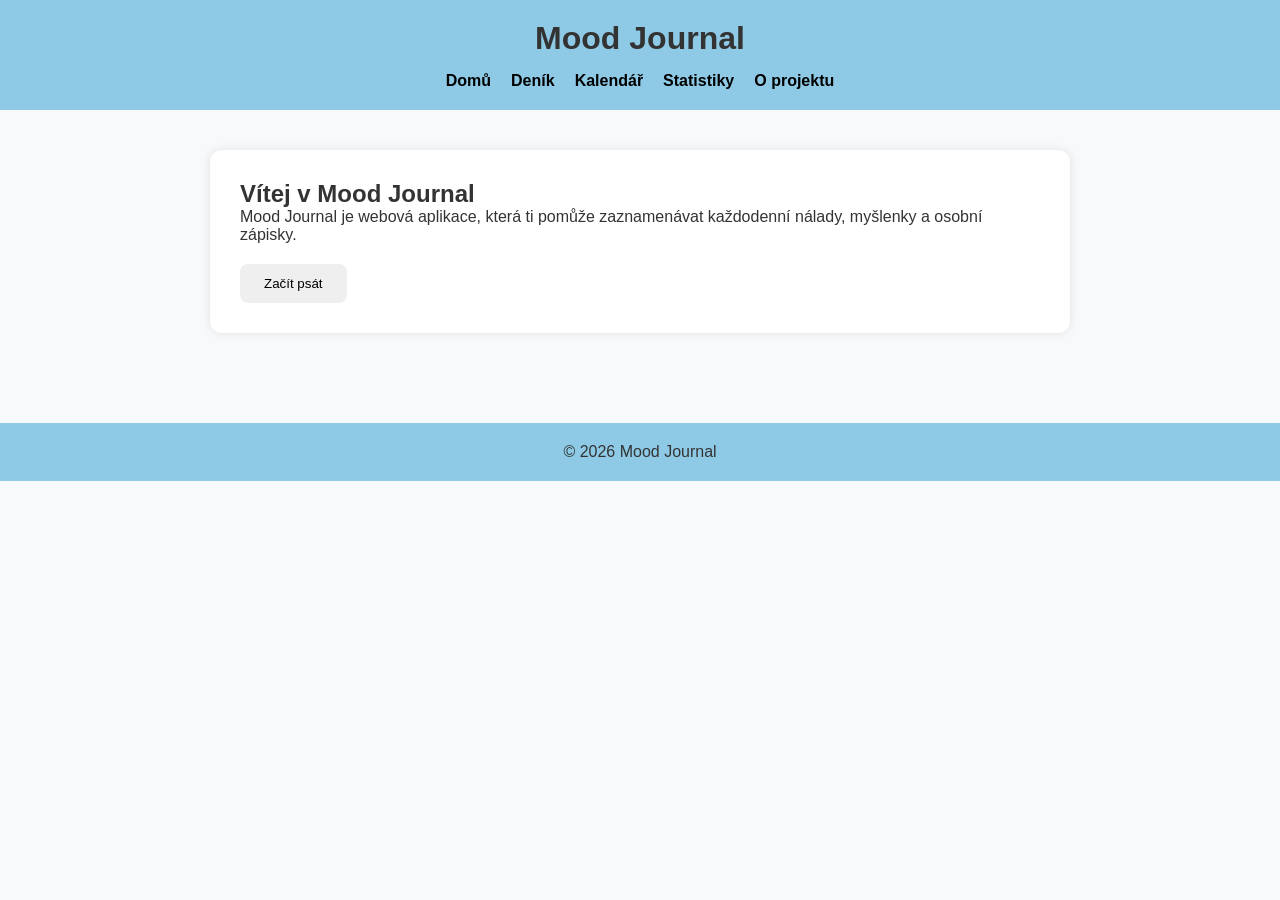
==== public/index.html @ 78370239 "mood-journal" ====
<!DOCTYPE html>
<html lang="cs">
<head>
    <meta charset="UTF-8">
    <meta name="viewport" content="width=device-width, initial-scale=1.0">
    <title>Mood Journal | Domů</title>

    <link id="theme-style" rel="stylesheet" href="css/style-light.css">
</head>

<body>

    <header>
        <h1>Mood Journal</h1>

        <nav>
            <ul>
                <li><a href="index.html">Domů</a></li>
                <li><a href="journal.html">Deník</a></li>
                <li><a href="calendar.html">Kalendář</a></li>
                <li><a href="statistics.html">Statistiky</a></li>
                <li><a href="about.html">O projektu</a></li>
            </ul>
        </nav>
    </header>

    <main>
        <section>
            <h2>Vítej v Mood Journal</h2>

            <p>
                Mood Journal je webová aplikace, která ti pomůže zaznamenávat
                každodenní nálady, myšlenky a osobní zápisky.
            </p>

            <a href="journal.html">
                <button>Začít psát</button>
            </a>
        </section>
    </main>

    <footer>
        <p>&copy; 2026 Mood Journal</p>
    </footer>

    <script type="module" src="js/app.js"></script>

</body>
</html>
---- public/css/style-light.css ----
*{
    margin:0;
    padding:0;
    box-sizing:border-box;
}

body{
    font-family:Arial, Helvetica, sans-serif;
    background:#f8f9fa;
    color:#333;
}

header{

    background:#8ecae6;

    padding:20px;
}

header h1{

    text-align:center;

    margin-bottom:15px;
}

nav ul{

    display:flex;

    justify-content:center;

    list-style:none;

    gap:20px;
}

nav a{

    text-decoration:none;

    color:black;

    font-weight:bold;
}

main{

    max-width:900px;

    margin:auto;

    padding:40px 20px;
}

section{

    background:white;

    padding:30px;

    border-radius:12px;

    box-shadow:0 0 10px rgba(0,0,0,.1);
}

button{

    margin-top:20px;

    padding:12px 24px;

    border:none;

    border-radius:8px;

    cursor:pointer;
}

footer{

    margin-top:50px;

    text-align:center;

    padding:20px;

    background:#8ecae6;
}
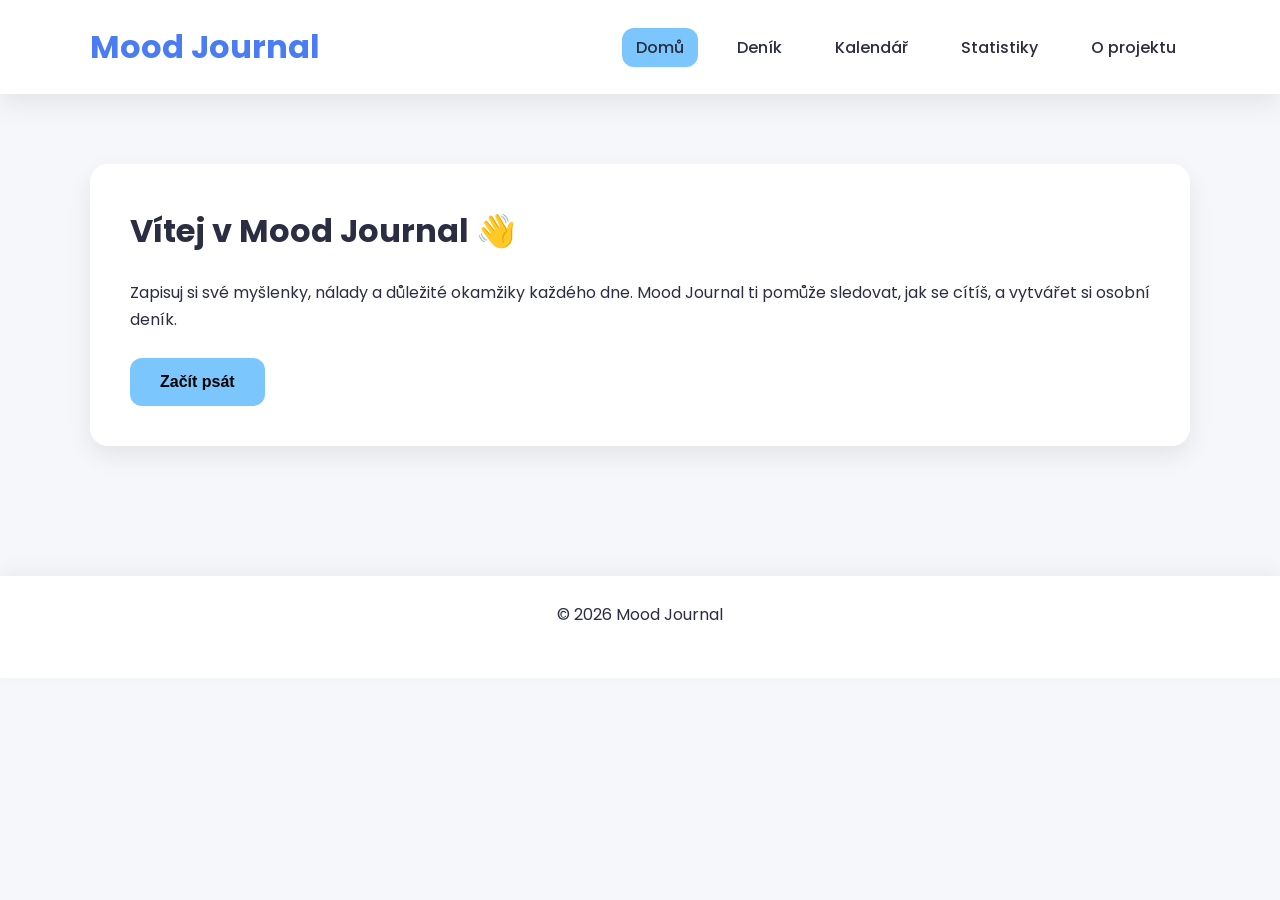
==== commit 341fd694: "html" ====
--- a/public/index.html
+++ b/public/index.html
@@ -3,47 +3,80 @@
 <head>
     <meta charset="UTF-8">
     <meta name="viewport" content="width=device-width, initial-scale=1.0">
+
     <title>Mood Journal | Domů</title>
+
+    <link rel="preconnect" href="https://fonts.googleapis.com">
+    <link rel="preconnect" href="https://fonts.gstatic.com" crossorigin>
+    <link href="https://fonts.googleapis.com/css2?family=Poppins:wght@300;400;500;600;700&display=swap" rel="stylesheet">
 
     <link id="theme-style" rel="stylesheet" href="css/style-light.css">
 </head>
 
 <body>
 
-    <header>
+<header class="site-header">
+
+    <div class="container">
+
         <h1>Mood Journal</h1>
 
         <nav>
-            <ul>
-                <li><a href="index.html">Domů</a></li>
+
+            <ul class="nav-menu">
+
+                <li><a class="active" href="index.html">Domů</a></li>
+
                 <li><a href="journal.html">Deník</a></li>
+
                 <li><a href="calendar.html">Kalendář</a></li>
+
                 <li><a href="statistics.html">Statistiky</a></li>
+
                 <li><a href="about.html">O projektu</a></li>
+
             </ul>
+
         </nav>
-    </header>
 
-    <main>
-        <section>
-            <h2>Vítej v Mood Journal</h2>
+    </div>
 
-            <p>
-                Mood Journal je webová aplikace, která ti pomůže zaznamenávat
-                každodenní nálady, myšlenky a osobní zápisky.
-            </p>
+</header>
 
-            <a href="journal.html">
-                <button>Začít psát</button>
-            </a>
-        </section>
-    </main>
+<main class="container">
 
-    <footer>
-        <p>&copy; 2026 Mood Journal</p>
-    </footer>
+<section>
 
-    <script type="module" src="js/app.js"></script>
+<h2>Vítej v Mood Journal 👋</h2>
+
+<p>
+
+Zapisuj si své myšlenky, nálady a důležité okamžiky každého dne.
+Mood Journal ti pomůže sledovat, jak se cítíš, a vytvářet si osobní deník.
+
+</p>
+
+<a href="journal.html">
+
+<button>Začít psát</button>
+
+</a>
+
+</section>
+
+</main>
+
+<footer class="site-footer">
+
+<div class="container">
+
+<p>&copy; 2026 Mood Journal</p>
+
+</div>
+
+</footer>
+
+<script type="module" src="js/app.js"></script>
 
 </body>
 </html>
--- a/public/css/style-light.css
+++ b/public/css/style-light.css
@@ -1,89 +1,235 @@
+:root{
+
+--background:#f5f7fb;
+
+--surface:#ffffff;
+
+--primary:#7cc6fe;
+
+--secondary:#b8f2e6;
+
+--text:#2b2d42;
+
+--shadow:0 10px 25px rgba(0,0,0,.08);
+
+--radius:18px;
+
+}
+
 *{
-    margin:0;
-    padding:0;
-    box-sizing:border-box;
+
+margin:0;
+
+padding:0;
+
+box-sizing:border-box;
+
 }
 
 body{
-    font-family:Arial, Helvetica, sans-serif;
-    background:#f8f9fa;
-    color:#333;
-}
-
-header{
-
-    background:#8ecae6;
-
-    padding:20px;
-}
-
-header h1{
-
-    text-align:center;
-
-    margin-bottom:15px;
-}
-
-nav ul{
-
-    display:flex;
-
-    justify-content:center;
-
-    list-style:none;
-
-    gap:20px;
-}
-
-nav a{
-
-    text-decoration:none;
-
-    color:black;
-
-    font-weight:bold;
+
+font-family:"Poppins",sans-serif;
+
+background:var(--background);
+
+color:var(--text);
+
+line-height:1.7;
+
+}
+
+.container{
+
+width:min(1100px,90%);
+
+margin:auto;
+
+}
+
+.site-header{
+
+background:var(--surface);
+
+box-shadow:var(--shadow);
+
+position:sticky;
+
+top:0;
+
+z-index:100;
+
+}
+
+.site-header .container{
+
+display:flex;
+
+justify-content:space-between;
+
+align-items:center;
+
+padding:20px 0;
+
+}
+
+.site-header h1{
+
+font-size:2rem;
+
+color:#4a7cf3;
+
+}
+
+.nav-menu{
+
+display:flex;
+
+gap:25px;
+
+list-style:none;
+
+}
+
+.nav-menu a{
+
+text-decoration:none;
+
+font-weight:500;
+
+color:var(--text);
+
+padding:8px 14px;
+
+border-radius:12px;
+
+transition:.3s;
+
+}
+
+.nav-menu a:hover{
+
+background:var(--primary);
+
+}
+
+.active{
+
+background:var(--primary);
+
 }
 
 main{
 
-    max-width:900px;
-
-    margin:auto;
-
-    padding:40px 20px;
+padding:70px 0;
+
 }
 
 section{
 
-    background:white;
-
-    padding:30px;
-
-    border-radius:12px;
-
-    box-shadow:0 0 10px rgba(0,0,0,.1);
+background:var(--surface);
+
+padding:40px;
+
+border-radius:var(--radius);
+
+box-shadow:var(--shadow);
+
+animation:fade .7s;
+
+}
+
+h2{
+
+margin-bottom:20px;
+
+font-size:2rem;
+
+}
+
+p{
+
+margin-bottom:25px;
+
 }
 
 button{
 
-    margin-top:20px;
-
-    padding:12px 24px;
-
-    border:none;
-
-    border-radius:8px;
-
-    cursor:pointer;
-}
-
-footer{
-
-    margin-top:50px;
-
-    text-align:center;
-
-    padding:20px;
-
-    background:#8ecae6;
+background:var(--primary);
+
+border:none;
+
+padding:15px 30px;
+
+font-size:1rem;
+
+font-weight:600;
+
+border-radius:12px;
+
+cursor:pointer;
+
+transition:.3s;
+
+}
+
+button:hover{
+
+transform:translateY(-3px);
+
+box-shadow:0 10px 20px rgba(0,0,0,.15);
+
+}
+
+.site-footer{
+
+margin-top:60px;
+
+background:var(--surface);
+
+padding:25px;
+
+box-shadow:0 -5px 20px rgba(0,0,0,.05);
+
+text-align:center;
+
+}
+
+@keyframes fade{
+
+from{
+
+opacity:0;
+
+transform:translateY(20px);
+
+}
+
+to{
+
+opacity:1;
+
+transform:translateY(0);
+
+}
+
+}
+
+@media(max-width:800px){
+
+.site-header .container{
+
+flex-direction:column;
+
+}
+
+.nav-menu{
+
+flex-wrap:wrap;
+
+justify-content:center;
+
+margin-top:20px;
+
+}
+
 }
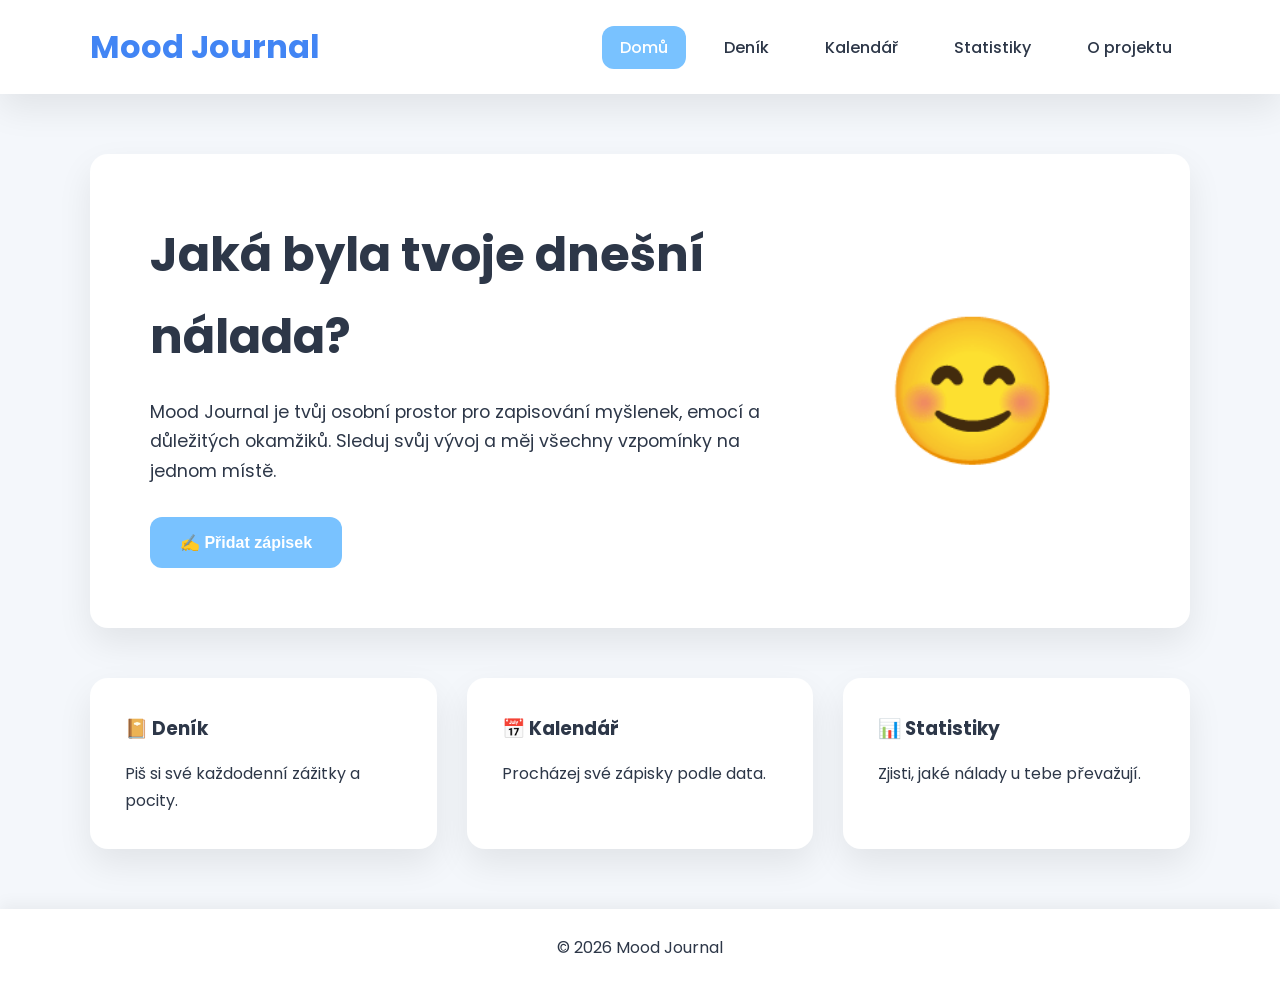
==== commit 0ae797f0: "html a css" ====
--- a/public/index.html
+++ b/public/index.html
@@ -1,66 +1,123 @@
 <!DOCTYPE html>
 <html lang="cs">
+
 <head>
+
     <meta charset="UTF-8">
+
     <meta name="viewport" content="width=device-width, initial-scale=1.0">
 
     <title>Mood Journal | Domů</title>
 
     <link rel="preconnect" href="https://fonts.googleapis.com">
+
     <link rel="preconnect" href="https://fonts.gstatic.com" crossorigin>
+
     <link href="https://fonts.googleapis.com/css2?family=Poppins:wght@300;400;500;600;700&display=swap" rel="stylesheet">
 
     <link id="theme-style" rel="stylesheet" href="css/style-light.css">
+
 </head>
 
 <body>
 
 <header class="site-header">
 
-    <div class="container">
+<div class="container">
 
-        <h1>Mood Journal</h1>
+<h1>Mood Journal</h1>
 
-        <nav>
+<nav>
 
-            <ul class="nav-menu">
+<ul class="nav-menu">
 
-                <li><a class="active" href="index.html">Domů</a></li>
+<li><a class="active" href="index.html">Domů</a></li>
 
-                <li><a href="journal.html">Deník</a></li>
+<li><a href="journal.html">Deník</a></li>
 
-                <li><a href="calendar.html">Kalendář</a></li>
+<li><a href="calendar.html">Kalendář</a></li>
 
-                <li><a href="statistics.html">Statistiky</a></li>
+<li><a href="statistics.html">Statistiky</a></li>
 
-                <li><a href="about.html">O projektu</a></li>
+<li><a href="about.html">O projektu</a></li>
 
-            </ul>
+</ul>
 
-        </nav>
+</nav>
 
-    </div>
+</div>
 
 </header>
 
 <main class="container">
 
-<section>
+<section class="hero">
 
-<h2>Vítej v Mood Journal 👋</h2>
+<div class="hero-text">
+
+<h2>Jaká byla tvoje dnešní nálada?</h2>
 
 <p>
 
-Zapisuj si své myšlenky, nálady a důležité okamžiky každého dne.
-Mood Journal ti pomůže sledovat, jak se cítíš, a vytvářet si osobní deník.
+Mood Journal je tvůj osobní prostor pro zapisování myšlenek,
+emocí a důležitých okamžiků. Sleduj svůj vývoj a měj všechny
+vzpomínky na jednom místě.
 
 </p>
 
 <a href="journal.html">
 
-<button>Začít psát</button>
+<button>✍️ Přidat zápisek</button>
 
 </a>
+
+</div>
+
+<div class="hero-emoji">
+
+😊
+
+</div>
+
+</section>
+
+<section class="features">
+
+<div class="card">
+
+<h3>📔 Deník</h3>
+
+<p>
+
+Piš si své každodenní zážitky a pocity.
+
+</p>
+
+</div>
+
+<div class="card">
+
+<h3>📅 Kalendář</h3>
+
+<p>
+
+Procházej své zápisky podle data.
+
+</p>
+
+</div>
+
+<div class="card">
+
+<h3>📊 Statistiky</h3>
+
+<p>
+
+Zjisti, jaké nálady u tebe převažují.
+
+</p>
+
+</div>
 
 </section>
 
@@ -79,4 +136,5 @@
 <script type="module" src="js/app.js"></script>
 
 </body>
+
 </html>
--- a/public/css/style-light.css
+++ b/public/css/style-light.css
@@ -1,17 +1,11 @@
 :root{
 
---background:#f5f7fb;
-
+--background:#f4f7fb;
 --surface:#ffffff;
-
---primary:#7cc6fe;
-
---secondary:#b8f2e6;
-
---text:#2b2d42;
-
---shadow:0 10px 25px rgba(0,0,0,.08);
-
+--primary:#79c2ff;
+--secondary:#d7f3ff;
+--text:#2d3748;
+--shadow:0 15px 35px rgba(0,0,0,.08);
 --radius:18px;
 
 }
@@ -19,9 +13,7 @@
 *{
 
 margin:0;
-
 padding:0;
-
 box-sizing:border-box;
 
 }
@@ -29,11 +21,8 @@
 body{
 
 font-family:"Poppins",sans-serif;
-
 background:var(--background);
-
 color:var(--text);
-
 line-height:1.7;
 
 }
@@ -41,21 +30,16 @@
 .container{
 
 width:min(1100px,90%);
-
 margin:auto;
 
 }
 
 .site-header{
 
-background:var(--surface);
-
+background:white;
 box-shadow:var(--shadow);
-
 position:sticky;
-
 top:0;
-
 z-index:100;
 
 }
@@ -63,29 +47,23 @@
 .site-header .container{
 
 display:flex;
-
 justify-content:space-between;
-
 align-items:center;
-
 padding:20px 0;
 
 }
 
 .site-header h1{
 
+color:#4285f4;
 font-size:2rem;
 
-color:#4a7cf3;
-
 }
 
 .nav-menu{
 
 display:flex;
-
-gap:25px;
-
+gap:20px;
 list-style:none;
 
 }
@@ -93,128 +71,137 @@
 .nav-menu a{
 
 text-decoration:none;
-
+color:var(--text);
 font-weight:500;
-
-color:var(--text);
-
-padding:8px 14px;
-
+padding:10px 18px;
 border-radius:12px;
-
 transition:.3s;
 
 }
 
 .nav-menu a:hover{
 
+background:var(--secondary);
+
+}
+
+.active{
+
 background:var(--primary);
-
-}
-
-.active{
+color:white !important;
+
+}
+
+.hero{
+
+display:grid;
+grid-template-columns:2fr 1fr;
+gap:40px;
+align-items:center;
+margin-top:60px;
+background:white;
+padding:60px;
+border-radius:var(--radius);
+box-shadow:var(--shadow);
+
+}
+
+.hero h2{
+
+font-size:3rem;
+margin-bottom:20px;
+
+}
+
+.hero p{
+
+font-size:1.1rem;
+margin-bottom:30px;
+
+}
+
+.hero button{
 
 background:var(--primary);
-
-}
-
-main{
-
-padding:70px 0;
-
-}
-
-section{
-
-background:var(--surface);
-
-padding:40px;
-
+color:white;
+border:none;
+padding:16px 30px;
+border-radius:12px;
+font-size:1rem;
+font-weight:600;
+cursor:pointer;
+transition:.3s;
+
+}
+
+.hero button:hover{
+
+transform:translateY(-4px);
+
+}
+
+.hero-emoji{
+
+font-size:9rem;
+text-align:center;
+
+}
+
+.features{
+
+display:grid;
+grid-template-columns:repeat(3,1fr);
+gap:30px;
+margin-top:50px;
+
+}
+
+.card{
+
+background:white;
+padding:35px;
 border-radius:var(--radius);
-
 box-shadow:var(--shadow);
-
-animation:fade .7s;
-
-}
-
-h2{
-
-margin-bottom:20px;
-
-font-size:2rem;
-
-}
-
-p{
-
-margin-bottom:25px;
-
-}
-
-button{
-
-background:var(--primary);
-
-border:none;
-
-padding:15px 30px;
-
-font-size:1rem;
-
-font-weight:600;
-
-border-radius:12px;
-
-cursor:pointer;
-
 transition:.3s;
 
 }
 
-button:hover{
-
-transform:translateY(-3px);
-
-box-shadow:0 10px 20px rgba(0,0,0,.15);
+.card:hover{
+
+transform:translateY(-8px);
+
+}
+
+.card h3{
+
+margin-bottom:15px;
 
 }
 
 .site-footer{
 
 margin-top:60px;
-
-background:var(--surface);
-
+background:white;
 padding:25px;
-
-box-shadow:0 -5px 20px rgba(0,0,0,.05);
-
 text-align:center;
-
-}
-
-@keyframes fade{
-
-from{
-
-opacity:0;
-
-transform:translateY(20px);
-
-}
-
-to{
-
-opacity:1;
-
-transform:translateY(0);
-
-}
-
-}
-
-@media(max-width:800px){
+box-shadow:0 -5px 15px rgba(0,0,0,.05);
+
+}
+
+@media(max-width:900px){
+
+.hero{
+
+grid-template-columns:1fr;
+text-align:center;
+
+}
+
+.features{
+
+grid-template-columns:1fr;
+
+}
 
 .site-header .container{
 
@@ -224,11 +211,21 @@
 
 .nav-menu{
 
+margin-top:20px;
 flex-wrap:wrap;
-
 justify-content:center;
 
-margin-top:20px;
+}
+
+.hero h2{
+
+font-size:2.2rem;
+
+}
+
+.hero-emoji{
+
+font-size:6rem;
 
 }
 
